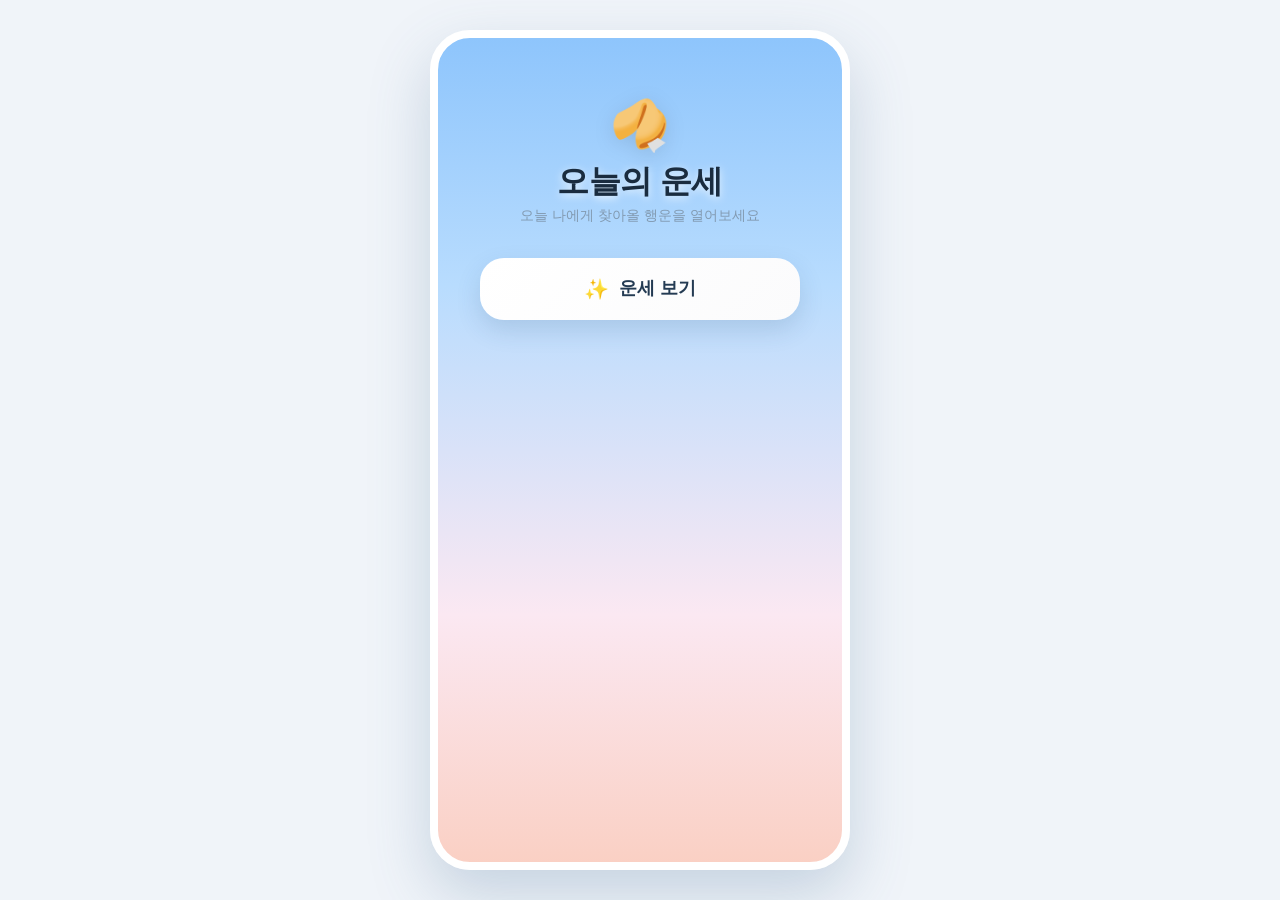
==== src/index.html @ d0d95847 "first commit" ====
<!DOCTYPE html>
<html lang="ko">

<head>
  <meta charset="UTF-8">
  <meta name="viewport" content="width=device-width, initial-scale=1.0">
  <title>오늘의 운세</title>
  <link rel="stylesheet" href="style.css">
</head>

<body>
  <div class="mobile-frame">
    <!-- 상단 헤더 영역 -->
    <header class="app-header">
      <div class="header-icon" aria-hidden="true">🥠</div>
      <h1 class="app-title">오늘의 운세</h1>
      <p class="app-subtitle">오늘 나에게 찾아올 행운을 열어보세요</p>
    </header>

    <!-- 메인 컨텐츠 영역 -->
    <main class="main-content">
      <!-- 메인 운세 확인 버튼 -->
      <section class="action-section">
        <button id="fortuneButton" class="fortune-btn" type="button">
          <span class="btn-emoji" aria-hidden="true">✨</span>
          <span id="btnText" class="btn-text">운세 보기</span>
        </button>
      </section>

      <!-- 운세 결과 카드 (초기 상태 숨김) -->
      <section id="resultCard" class="result-card hidden" aria-live="polite">
        <!-- 등급 뱃지 -->
        <div class="card-badge-wrap">
          <span id="fortuneLevel" class="fortune-badge">대길</span>
        </div>

        <!-- 메인 운세 문구 -->
        <div class="message-section">
          <p id="fortuneMessage" class="fortune-message"></p>
        </div>

        <div class="card-divider" role="separator"></div>

        <!-- 세부 정보 (조언 및 행운의 아이템) -->
        <div class="detail-section">
          <div class="detail-item">
            <span class="detail-icon" aria-hidden="true">💡</span>
            <div class="detail-text-group">
              <span class="detail-label">오늘의 조언</span>
              <p id="fortuneAdvice" class="detail-content"></p>
            </div>
          </div>

          <div class="detail-item">
            <span class="detail-icon" aria-hidden="true">🍀</span>
            <div class="detail-text-group">
              <span class="detail-label">행운의 아이템</span>
              <p id="fortuneLuckyItem" class="detail-content"></p>
            </div>
          </div>
        </div>

        <!-- 하루 유지 안내 -->
        <p class="retention-notice">※ 오늘 하루 동안 동일한 운세가 유지됩니다.</p>
      </section>
    </main>
  </div>

  <script src="script.js"></script>
</body>

</html>
---- src/style.css ----
/* ==========================================================================
   Design Tokens (docs/design.md 기준 100% 매핑)
   ========================================================================== */
:root {
  /* Colors */
  --color-primary: #243B53;
  --color-primary-hover: #102A43;
  --color-brand: #8EC5FC;

  /* Canvas Gradient */
  --canvas-gradient-top: #8EC5FC;
  --canvas-gradient-mid: #B8DCFE;
  --canvas-gradient-soft: #FBE8F2;
  --canvas-gradient-bottom: #FAD0C4;

  /* Surfaces & Borders */
  --surface-card: #FFFFFF;
  --surface-subtle: #F8FAFC;
  --border-divider: #F0F4F8;

  /* Typography Colors */
  --foreground: #1A2C3F;
  --body: #334E68;
  --muted: #829AB1;
  --caption: #9FB3C8;

  /* Level Colors: 대길 */
  --level-daegil-text: #E03131;
  --level-daegil-bg: #FFE3E3;
  --level-daegil-shadow: rgba(224, 49, 49, 0.18);

  /* Level Colors: 길 */
  --level-gil-text: #0CA678;
  --level-gil-bg: #E6FCF5;
  --level-gil-shadow: rgba(12, 166, 120, 0.18);

  /* Level Colors: 보통 */
  --level-botong-text: #1971C2;
  --level-botong-bg: #E7F5FF;
  --level-botong-shadow: rgba(25, 113, 194, 0.18);

  /* Level Colors: 조심 */
  --level-josim-text: #6741D9;
  --level-josim-bg: #F3F0FF;
  --level-josim-shadow: rgba(103, 65, 217, 0.18);

  /* Typography Font Family */
  --font-sans: -apple-system, BlinkMacSystemFont, "Apple SD Gothic Neo", "Pretendard", sans-serif;

  /* Rounded Radii */
  --rounded-sm: 8px;
  --rounded-md: 14px;
  --rounded-lg: 18px;
  --rounded-xl: 24px;
  --rounded-card: 28px;
  --rounded-frame: 40px;
  --rounded-full: 9999px;

  /* Spacing */
  --space-xs: 4px;
  --space-sm: 8px;
  --space-md: 12px;
  --space-base: 16px;
  --space-lg: 20px;
  --space-xl: 24px;
  --space-xxl: 32px;
  --space-section: 48px;

  /* Shadows */
  --shadow-btn: 0 10px 24px rgba(40, 75, 110, 0.15);
  --shadow-btn-hover: 0 14px 28px rgba(40, 75, 110, 0.2);
  --shadow-btn-active: 0 6px 16px rgba(40, 75, 110, 0.15);
  --shadow-card: 0 16px 36px rgba(35, 70, 105, 0.16);
}

/* ==========================================================================
   기본 리셋 및 전역 레이아웃
   ========================================================================== */
* {
  margin: 0;
  padding: 0;
  box-sizing: border-box;
  -webkit-tap-highlight-color: transparent;
}

body {
  font-family: var(--font-sans);
  background-color: #f0f4f9;
  min-height: 100vh;
  display: flex;
  justify-content: center;
  align-items: center;
  color: var(--body);
}

/* ==========================================================================
   모바일 뷰 프레임 (420px 뷰포트 기준 반응형)
   ========================================================================== */
.mobile-frame {
  width: 100%;
  max-width: 420px;
  min-height: 100vh;
  background: linear-gradient(
    180deg,
    var(--canvas-gradient-top) 0%,
    var(--canvas-gradient-mid) 30%,
    var(--canvas-gradient-soft) 70%,
    var(--canvas-gradient-bottom) 100%
  );
  display: flex;
  flex-direction: column;
  padding: var(--space-section) var(--space-xl) var(--space-xxl);
  box-shadow: 0 20px 40px rgba(0, 0, 0, 0.12);
  overflow-y: auto;
}

@media (min-width: 500px) {
  .mobile-frame {
    min-height: 840px;
    height: 90vh;
    border-radius: var(--rounded-frame);
    border: 8px solid #ffffff;
    box-shadow: 0 25px 60px rgba(70, 110, 150, 0.25);
  }
}

/* ==========================================================================
   상단 헤더
   ========================================================================== */
.app-header {
  text-align: center;
  margin-top: var(--space-md);
  margin-bottom: var(--space-xxl);
}

.header-icon {
  font-size: 48px;
  margin-bottom: var(--space-sm);
  filter: drop-shadow(0 4px 10px rgba(0, 0, 0, 0.1));
  animation: floatIcon 3s ease-in-out infinite;
}

.app-title {
  font-size: 32px;
  font-weight: 800;
  line-height: 1.2;
  letter-spacing: -0.5px;
  color: var(--foreground);
  margin-bottom: 6px;
  text-shadow: 0 2px 8px rgba(255, 255, 255, 0.8);
}

.app-subtitle {
  font-size: 14px;
  font-weight: 500;
  line-height: 1.4;
  color: var(--muted);
}

/* ==========================================================================
   메인 컨텐츠 및 버튼 영역
   ========================================================================== */
.main-content {
  display: flex;
  flex-direction: column;
  align-items: center;
  gap: var(--space-xl);
  width: 100%;
}

.action-section {
  width: 100%;
  display: flex;
  justify-content: center;
}

/* button-fortune: 24px 라운드, 볼록 입체감, 터치 반응 */
.fortune-btn {
  width: 100%;
  max-width: 320px;
  padding: 18px var(--space-xl);
  background: linear-gradient(135deg, #FFFFFF 0%, #FBFBFC 100%);
  border: none;
  border-radius: var(--rounded-xl);
  font-size: 18px;
  font-weight: 700;
  line-height: 1.3;
  color: var(--color-primary);
  cursor: pointer;
  box-shadow: var(--shadow-btn);
  display: flex;
  justify-content: center;
  align-items: center;
  gap: 10px;
  transition: all 0.25s cubic-bezier(0.175, 0.885, 0.32, 1.275);
}

.fortune-btn:hover {
  transform: translateY(-2px);
  color: var(--color-primary-hover);
  box-shadow: var(--shadow-btn-hover);
}

.fortune-btn:active {
  transform: scale(0.97);
  box-shadow: var(--shadow-btn-active);
}

.fortune-btn.completed {
  background: rgba(255, 255, 255, 0.85);
  color: #627D98;
}

.btn-emoji {
  font-size: 20px;
}

/* ==========================================================================
   운세 결과 카드 (card-result: 순백색, 28px 라운드, 부드러운 그림자)
   ========================================================================== */
.result-card {
  width: 100%;
  background: var(--surface-card);
  border-radius: var(--rounded-card);
  padding: 28px 22px;
  box-shadow: var(--shadow-card);
  display: flex;
  flex-direction: column;
  align-items: center;
  position: relative;
  animation: popIn 0.45s cubic-bezier(0.175, 0.885, 0.32, 1.275) forwards;
}

.result-card.hidden {
  display: none;
}

/* 등급 뱃지 (badge-level: 9999px 필 형태) */
.card-badge-wrap {
  margin-bottom: 18px;
}

.fortune-badge {
  display: inline-block;
  padding: var(--space-sm) var(--space-lg);
  border-radius: var(--rounded-full);
  font-size: 16px;
  font-weight: 800;
  line-height: 1.0;
  letter-spacing: 1px;
}

/* 등급별 시맨틱 스타일 */
.badge-대길 {
  background: var(--level-daegil-bg);
  color: var(--level-daegil-text);
  box-shadow: 0 4px 12px var(--level-daegil-shadow);
}

.badge-길 {
  background: var(--level-gil-bg);
  color: var(--level-gil-text);
  box-shadow: 0 4px 12px var(--level-gil-shadow);
}

.badge-보통 {
  background: var(--level-botong-bg);
  color: var(--level-botong-text);
  box-shadow: 0 4px 12px var(--level-botong-shadow);
}

.badge-조심 {
  background: var(--level-josim-bg);
  color: var(--level-josim-text);
  box-shadow: 0 4px 12px var(--level-josim-shadow);
}

/* 메인 운세 메시지 (heading-card) */
.message-section {
  text-align: center;
  margin-bottom: var(--space-lg);
  padding: 0 var(--space-sm);
}

.fortune-message {
  font-size: 19px;
  font-weight: 700;
  line-height: 1.55;
  color: var(--foreground);
  word-break: keep-all;
}

/* 구분선 */
.card-divider {
  width: 100%;
  height: 1px;
  background: var(--border-divider);
  margin-bottom: var(--space-lg);
}

/* 세부 정보 영역 (item-detail: 18px 라운드, #F8FAFC) */
.detail-section {
  width: 100%;
  display: flex;
  flex-direction: column;
  gap: 14px;
}

.detail-item {
  display: flex;
  align-items: flex-start;
  gap: var(--space-md);
  background: var(--surface-subtle);
  padding: 14px var(--space-base);
  border-radius: var(--rounded-lg);
}

.detail-icon {
  font-size: 20px;
  line-height: 1.2;
}

.detail-text-group {
  display: flex;
  flex-direction: column;
  gap: var(--space-xs);
  flex: 1;
}

.detail-label {
  font-size: 12px;
  font-weight: 700;
  color: var(--muted);
}

.detail-content {
  font-size: 14px;
  font-weight: 600;
  line-height: 1.45;
  color: var(--body);
  word-break: keep-all;
}

/* 하단 유지 안내 문구 (caption) */
.retention-notice {
  margin-top: 18px;
  font-size: 12px;
  font-weight: 400;
  line-height: 1.4;
  color: var(--caption);
  text-align: center;
}

/* ==========================================================================
   애니메이션 (Motion & Easing)
   ========================================================================== */
@keyframes floatIcon {
  0%, 100% {
    transform: translateY(0);
  }
  50% {
    transform: translateY(-8px);
  }
}

@keyframes popIn {
  from {
    opacity: 0;
    transform: scale(0.92) translateY(16px);
  }
  to {
    opacity: 1;
    transform: scale(1) translateY(0);
  }
}
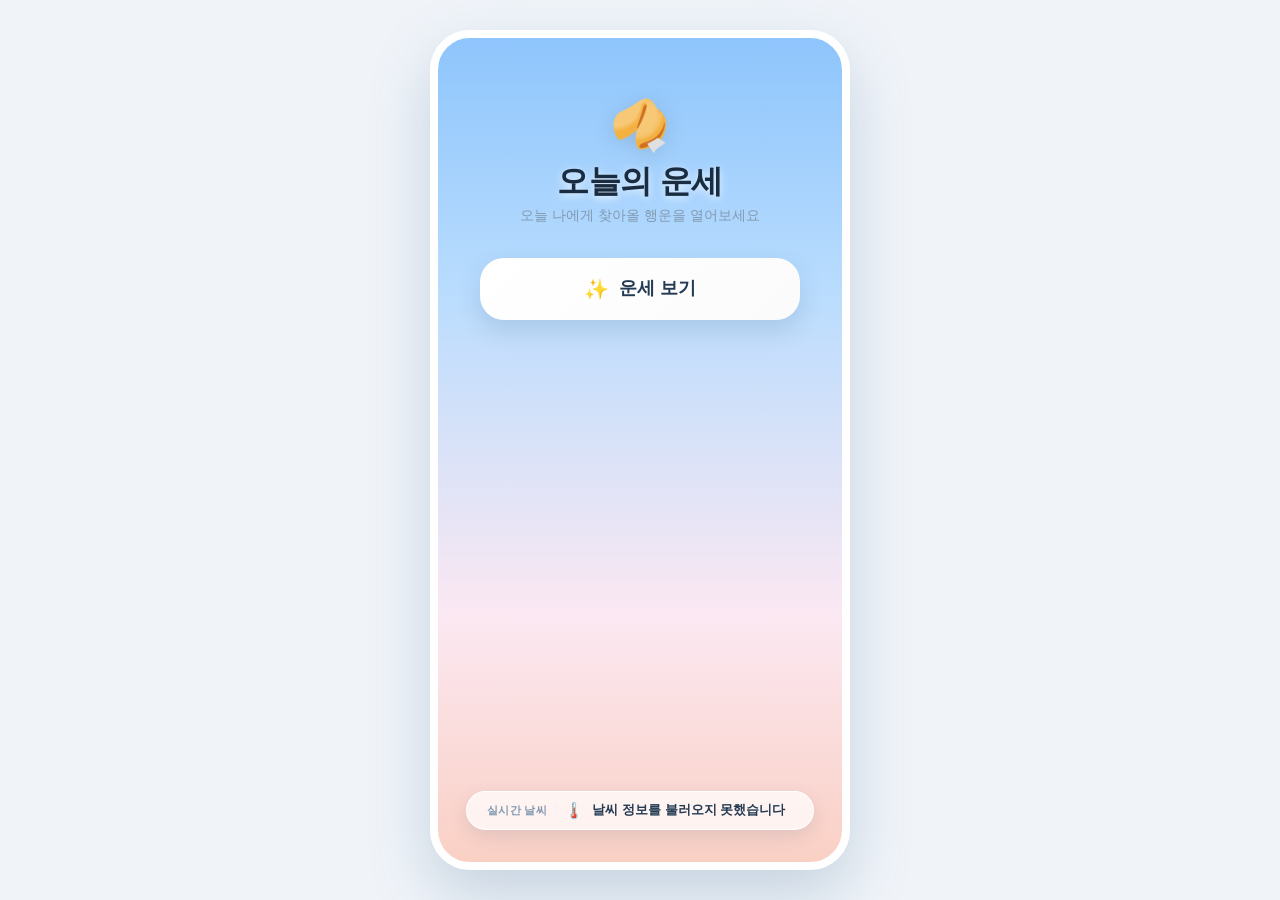
==== commit 2d5348d8: "Add today-menu recommendation link to fortune card" ====
--- a/src/index.html
+++ b/src/index.html
@@ -60,13 +60,29 @@
           </div>
         </div>
 
+        <!-- 오늘의 메뉴 추천 연결 버튼 -->
+        <a id="menuRecommendLink" class="menu-recommend-btn" href="https://todaymenu-zeta.vercel.app/" target="_blank" rel="noopener noreferrer">
+          <span aria-hidden="true">🍽️</span>
+          <span>이 운세로 오늘 메뉴 점지받기</span>
+        </a>
+
         <!-- 하루 유지 안내 -->
         <p class="retention-notice">※ 오늘 하루 동안 동일한 운세가 유지됩니다.</p>
       </section>
     </main>
+
+    <!-- 하단 실시간 날씨 (서울 기준) -->
+    <footer class="app-footer">
+      <div id="weatherPanel" class="weather-panel hidden" aria-live="polite">
+        <span class="weather-label">실시간 날씨</span>
+        <span id="weatherIcon" class="weather-icon" aria-hidden="true">☀️</span>
+        <span id="weatherText" class="weather-text"></span>
+        <span id="weatherUpdated" class="weather-updated"></span>
+      </div>
+    </footer>
   </div>
 
   <script src="script.js"></script>
 </body>
 
-</html>+</html>
--- a/src/style.css
+++ b/src/style.css
@@ -155,6 +155,60 @@
   font-weight: 500;
   line-height: 1.4;
   color: var(--muted);
+}
+
+/* 하단 실시간 날씨 (모바일 프레임 맨 아래) */
+.app-footer {
+  margin-top: auto;
+  padding-top: var(--space-xxl);
+  display: flex;
+  justify-content: center;
+}
+
+.weather-panel {
+  display: inline-flex;
+  flex-wrap: wrap;
+  align-items: center;
+  justify-content: center;
+  gap: var(--space-sm);
+  row-gap: var(--space-xs);
+  max-width: 100%;
+  padding: 10px var(--space-lg);
+  border-radius: var(--rounded-full);
+  background: rgba(255, 255, 255, 0.72);
+  border: 1px solid rgba(255, 255, 255, 0.9);
+  box-shadow: 0 6px 18px rgba(40, 75, 110, 0.12);
+  color: var(--color-primary);
+}
+
+.weather-panel.hidden {
+  display: none;
+}
+
+.weather-label {
+  font-size: 11px;
+  font-weight: 800;
+  letter-spacing: 0.4px;
+  color: var(--muted);
+  padding-right: var(--space-sm);
+  border-right: 1px solid var(--border-divider);
+}
+
+.weather-icon {
+  font-size: 16px;
+  line-height: 1;
+}
+
+.weather-text {
+  font-size: 13px;
+  font-weight: 700;
+  line-height: 1.3;
+}
+
+.weather-updated {
+  font-size: 11px;
+  font-weight: 500;
+  color: var(--caption);
 }
 
 /* ==========================================================================
@@ -341,6 +395,29 @@
   word-break: keep-all;
 }
 
+/* 오늘의 메뉴 추천 연결 버튼 */
+.menu-recommend-btn {
+  display: flex;
+  align-items: center;
+  justify-content: center;
+  gap: 8px;
+  width: 100%;
+  margin-top: 18px;
+  padding: 13px 16px;
+  border-radius: var(--rounded-lg);
+  background: #f59e0b;
+  color: #0f172a;
+  font-size: 14px;
+  font-weight: 700;
+  text-decoration: none;
+  transition: background-color 0.2s ease, transform 0.15s ease;
+}
+
+.menu-recommend-btn:hover {
+  background: #d97706;
+  transform: translateY(-1px);
+}
+
 /* 하단 유지 안내 문구 (caption) */
 .retention-notice {
   margin-top: 18px;
